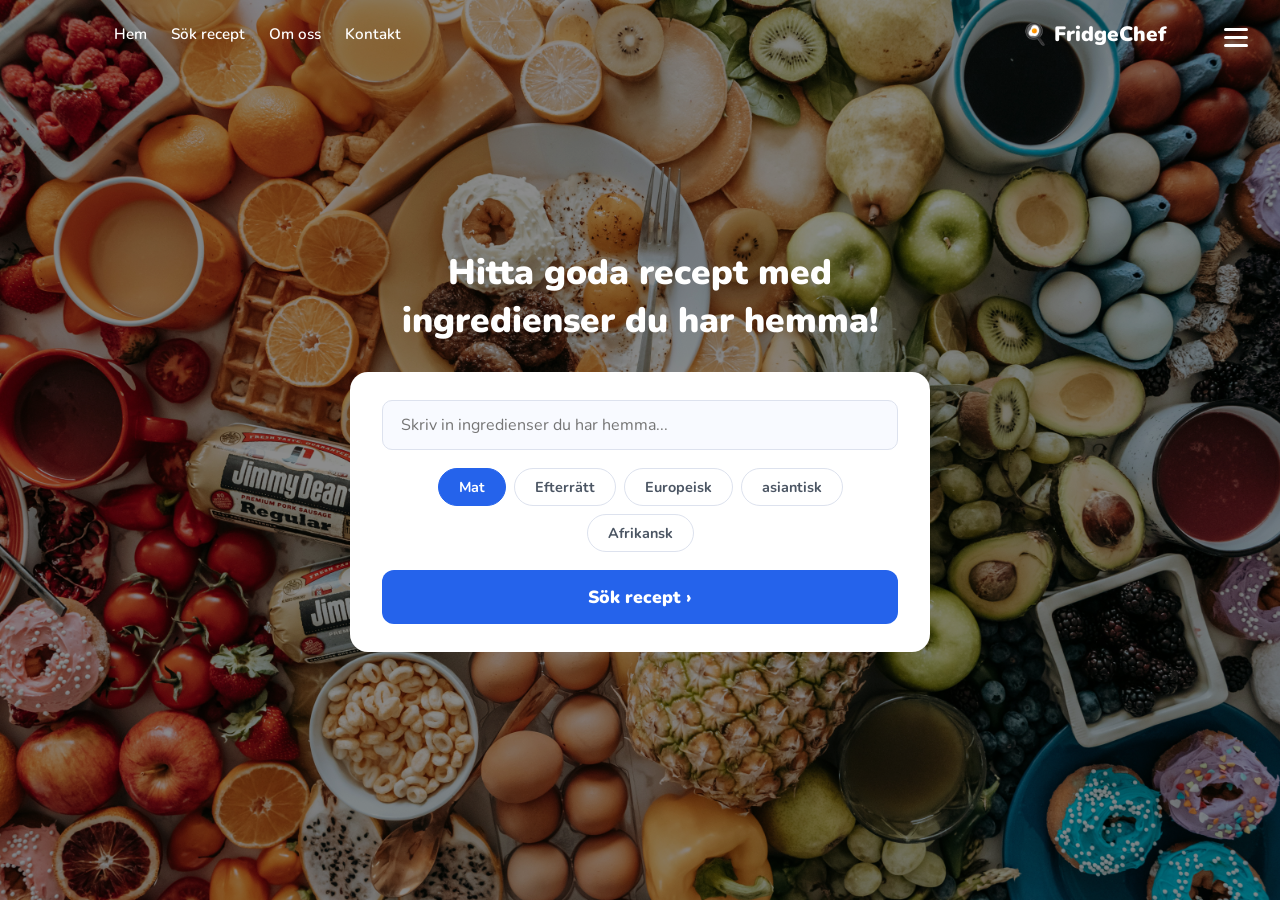
==== index.html @ a575f089 "final.projekt lektion2" ====
<!DOCTYPE html>
<html lang="sv">
<head>
  <meta charset="UTF-8">
  <meta name="viewport" content="width=device-width, initial-scale=1.0">
  <title>FridgeChef</title>
  <link rel="stylesheet" href="style.css">
</head>
<body>

  <!-- HEADER -->
<header>
  <div class="header-inner">
    <nav>
      <ul>
        <li><a href="index.html">Hem</a></li>
        <li><a href="search.html">Sök recept</a></li>
        <li><a href="about.html">Om oss</a></li>
        <li><a href="contact.html">Kontakt</a></li>
      </ul>
    </nav>
    <a href="index.html" class="logo">🍳 FridgeChef</a>
  </div>

<!-- 햄버거 버튼 -->
    <button id="hamburger">
      <span></span>
      <span></span>
      <span></span>
    </button>

<!-- 사이드 메뉴 패널 -->
<div id="side-panel">
  <button id="close-btn">✕</button>
  <a href="#">Logga in</a>
  <a href="#">Bli medlem</a>
</div>
</header>

  <!-- HERO -->
  <main>
    <section class="hero">
  <div class="hero-overlay">
    <h1>Hitta goda recept med ingredienser du har hemma!</h1>

    <div class="hero-card">
      <input type="text" id="ingredient-input" placeholder="Skriv in ingredienser du har hemma...">

      <div class="filter-row">
        <button class="filter-btn active">Mat</button>
        <button class="filter-btn">Efterrätt</button>
        <button class="filter-btn">Europeisk</button>
        <button class="filter-btn">asiantisk</button>
        <button class="filter-btn">Afrikansk</button>
      </div>

      <button class="search-btn">Sök recept ›</button>
    </div>
  </div>
</section>
  </main>
<script src="app.js"></script>
</body>
</html>
---- style.css ----
@import url('https://fonts.googleapis.com/css2?family=Nunito:wght@400;600;700;900&display=swap');

* {
  margin: 0;
  padding: 0;
  box-sizing: border-box;
}

body {
  font-family: 'Nunito', sans-serif;
}

/* ── HEADER ── */
header {
  position: absolute;
  top: 0;
  left: 0;
  right: 0;
  z-index: 10;
}

.header-inner {
  max-width: 1100px;
  margin: 0 auto;
  padding: 20px 24px;
  display: flex;
  align-items: center;
  justify-content: space-between;
}

.logo {
  color: white;
  font-size: 1.3rem;
  font-weight: 900;
  text-decoration: none;
}

nav ul {
  list-style: none;
  display: flex;
  gap: 24px;
}

nav ul li a {
  color: white;
  text-decoration: none;
  font-size: 0.95rem;
  font-weight: 600;
}

nav ul li a:hover {
  text-decoration: underline;
}

/* ── HERO ── */
.hero {
  min-height: 100vh;
  background-color: #a89070;
  background-image: url('hero.jpg');
  background-size: cover;
  background-position: center;
  display: flex;
  align-items: center;
  justify-content: center;
}

/* 반투명 어두운 레이어 */
.hero-overlay {
  min-height: 100vh;
  width: 100%;
  background-color: rgba(0, 0, 0, 0.45);
  display: flex;
  flex-direction: column;
  align-items: center;
  justify-content: center;
  text-align: center;
  padding: 24px;
}

.hero-overlay h1 {
  color: white;
  font-size: 2.2rem;
  font-weight: 900;
  margin-bottom: 28px;
  max-width: 600px;
}

/* ── 흰 카드 ── */
.hero-card {
  background-color: white;
  border-radius: 18px;
  padding: 28px 32px;
  width: 100%;
  max-width: 580px;
}

#ingredient-input {
  width: 100%;
  padding: 13px 18px;
  border: 1.5px solid #dde2ee;
  border-radius: 10px;
  font-family: 'Nunito', sans-serif;
  font-size: 1rem;
  margin-bottom: 18px;
  background-color: #f8faff;
}

#ingredient-input:focus {
  border-color: #2563eb;
  outline: none;
}

/* ── 필터 버튼 ── */
.filter-row {
  display: flex;
  gap: 8px;
  justify-content: center;
  flex-wrap: wrap;
  margin-bottom: 18px;
}

.filter-btn {
  padding: 8px 20px;
  border-radius: 999px;
  border: 1.5px solid #dde2ee;
  background-color: white;
  color: #4b5563;
  font-family: 'Nunito', sans-serif;
  font-size: 0.9rem;
  font-weight: 700;
  cursor: pointer;
}

.filter-btn:hover {
  border-color: #2563eb;
  color: #2563eb;
}

.filter-btn.active {
  background-color: #2563eb;
  border-color: #2563eb;
  color: white;
}

/* ── 검색 버튼 ── */
.search-btn {
  width: 100%;
  padding: 15px;
  background-color: #2563eb;
  color: white;
  border: none;
  border-radius: 12px;
  font-family: 'Nunito', sans-serif;
  font-size: 1.1rem;
  font-weight: 900;
  cursor: pointer;
}

.search-btn:hover {
  background-color: #1d4ed8;
}

/* ── FOOTER ── */
footer {
  background-color: #1a1f36;
  color: white;
  text-align: center;
  padding: 20px;
  font-size: 0.9rem;
}

/* ── 햄버거 버튼 ── */
#hamburger {
  background-color: transparent;
  border: none;
  cursor: pointer;
  display: flex;
  flex-direction: column;
  gap: 5px;
  padding: 8px;
  position: absolute;
  top: 20px;
  right: 24px;
}

#hamburger span {
  display: block;
  width: 24px;
  height: 3px;
  background-color: white;
  border-radius: 3px;
}

/* ── 사이드 패널 ── */
#side-panel {
  position: fixed;
  top: 0;
  right: -20%;
  width: 20%;
  height: 100vh;
  background-color: white;
  padding: 24px;
  display: flex;
  flex-direction: column;
  gap: 16px;
  z-index: 100;
  transition: right 0.3s ease;
}

#side-panel.open {
  right: 0;
}

#side-panel a {
  color: #1a1f36;
  text-decoration: none;
  font-size: 1.1rem;
  font-weight: 700;
}

#side-panel a:hover {
  color: #2563eb;
}

#close-btn {
  background-color: transparent;
  border: none;
  font-size: 1.3rem;
  cursor: pointer;
  color: #1a1f36;
  text-align: right;
  align-self: flex-end;
}

#close-btn:hover {
  color: #2563eb;
}


/* ── OM OSS SIDA ── */
.about-section {
  max-width: 700px;
  margin: 0 auto;
  padding: 120px 24px 80px;
  display: flex;
  flex-direction: column;
  gap: 16px;
}

.about-section h1 {
  font-size: 2rem;
  font-weight: 900;
  color: #1a1f36;
}

.about-section h2 {
  font-size: 1.3rem;
  font-weight: 700;
  color: #1a1f36;
  margin-top: 16px;
}

.about-section p {
  color: #4b5563;
  font-size: 1rem;
  line-height: 1.7;
}
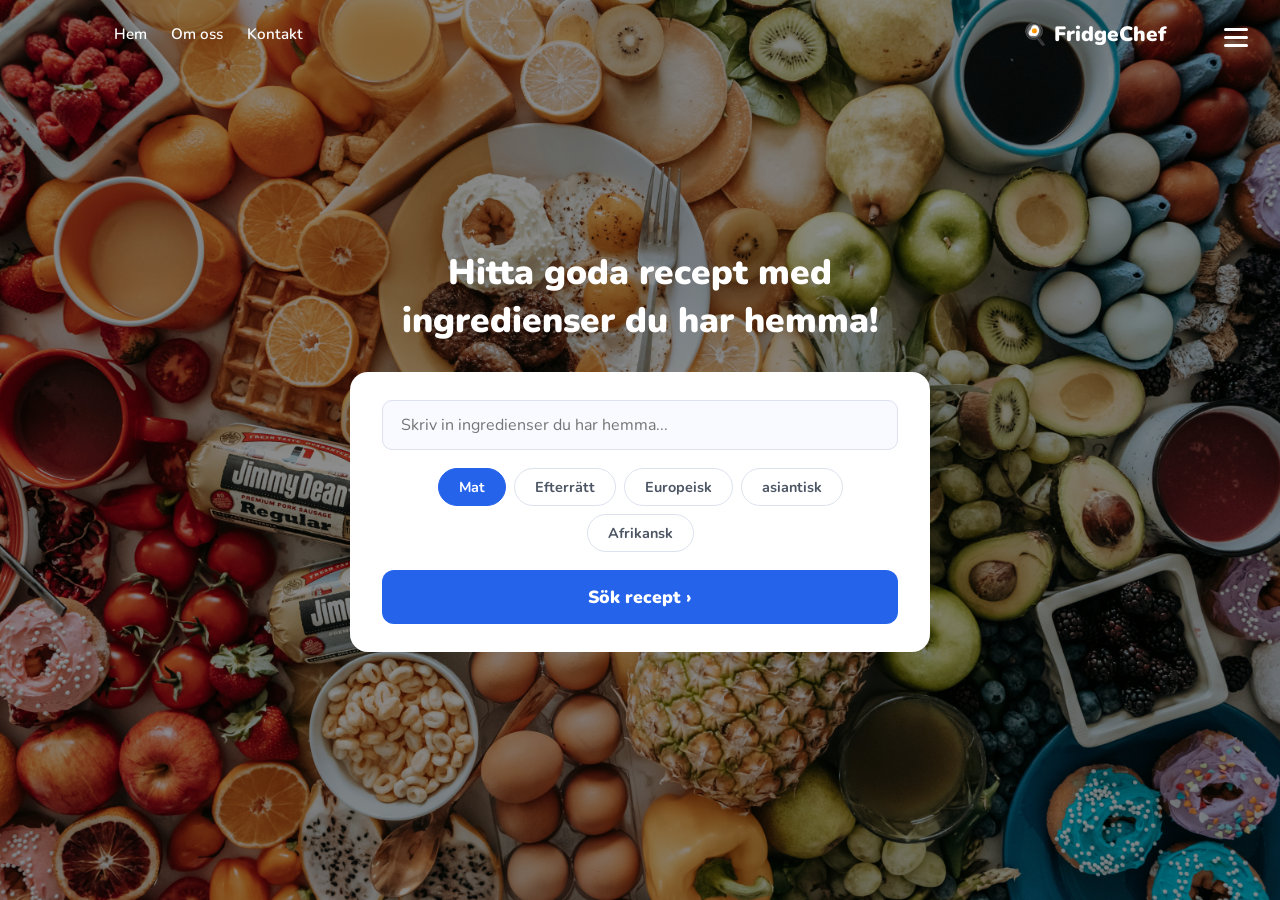
==== commit aa4cf635: "final-projekt kontakta oss" ====
--- a/index.html
+++ b/index.html
@@ -14,7 +14,6 @@
     <nav>
       <ul>
         <li><a href="index.html">Hem</a></li>
-        <li><a href="search.html">Sök recept</a></li>
         <li><a href="about.html">Om oss</a></li>
         <li><a href="contact.html">Kontakt</a></li>
       </ul>
--- a/style.css
+++ b/style.css
@@ -238,13 +238,48 @@
 
 
 /* ── OM OSS SIDA ── */
-.about-section {
-  max-width: 700px;
-  margin: 0 auto;
+.about-hero {
+  min-height: 100vh;
+  background-color: #a89070;
+  background-image: url('hero.jpg');
+  background-size: cover;
+  background-position: center;
+  display: flex;
+  align-items: center;
+  justify-content: center;
+}
+
+.about-overlay {
+  min-height: 100vh;
+  width: 100%;
+  background-color: rgba(0, 0, 0, 0.55);
+  display: flex;
+  flex-direction: column;
+  align-items: center;
+  justify-content: center;
+  text-align: center;
   padding: 120px 24px 80px;
-  display: flex;
-  flex-direction: column;
   gap: 16px;
+}
+
+.about-overlay h1 {
+  font-size: 2.5rem;
+  font-weight: 900;
+  color: white;
+}
+
+.about-overlay h2 {
+  font-size: 1.3rem;
+  font-weight: 700;
+  color: white;
+  margin-top: 16px;
+}
+
+.about-overlay p {
+  color: rgba(255, 255, 255, 0.85);
+  font-size: 1rem;
+  line-height: 1.7;
+  max-width: 600px;
 }
 
 .about-section h1 {
@@ -264,4 +299,69 @@
   color: #4b5563;
   font-size: 1rem;
   line-height: 1.7;
+}
+
+
+/* ── KONTAKT SIDA ── */
+.contact-hero {
+  min-height: 100vh;
+  background-color: #a89070;
+  background-image: url('hero.jpg');
+  background-size: cover;
+  background-position: center;
+  display: flex;
+  align-items: center;
+  justify-content: center;
+}
+
+.contact-overlay {
+  min-height: 100vh;
+  width: 100%;
+  background-color: rgba(0, 0, 0, 0.55);
+  display: flex;
+  flex-direction: column;
+  align-items: center;
+  justify-content: center;
+  text-align: center;
+  padding: 120px 24px 80px;
+  gap: 24px;
+}
+
+.contact-overlay h1 {
+  font-size: 2.5rem;
+  font-weight: 900;
+  color: white;
+}
+
+.contact-desc {
+  color: rgba(255, 255, 255, 0.85);
+  font-size: 1rem;
+  line-height: 1.7;
+  max-width: 500px;
+}
+
+.contact-info {
+  display: flex;
+  flex-direction: column;
+  gap: 16px;
+  margin-top: 16px;
+}
+
+.contact-item {
+  display: flex;
+  align-items: center;
+  gap: 12px;
+  background-color: rgba(255, 255, 255, 0.15);
+  padding: 16px 28px;
+  border-radius: 12px;
+}
+
+.contact-item span {
+  font-size: 1.4rem;
+}
+
+.contact-item p {
+  color: white;
+  font-size: 1rem;
+  font-weight: 600;
 }
